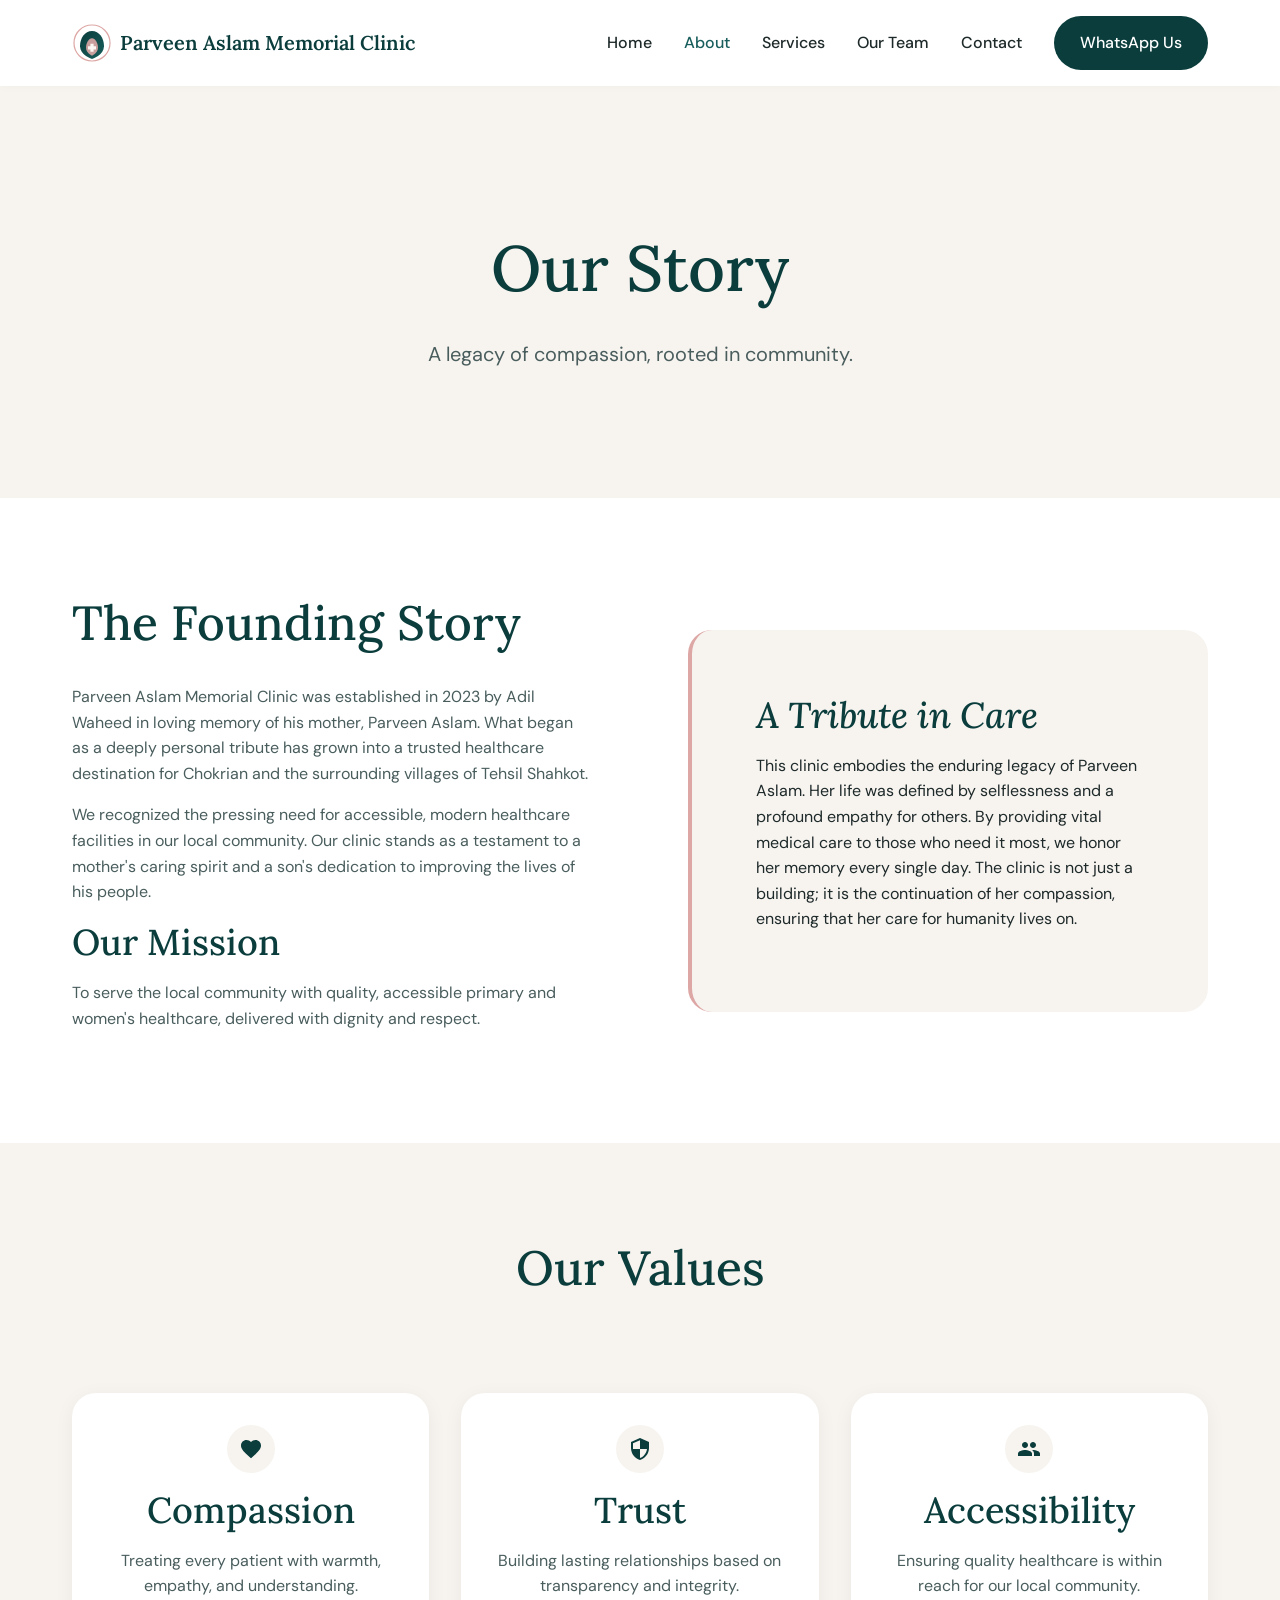
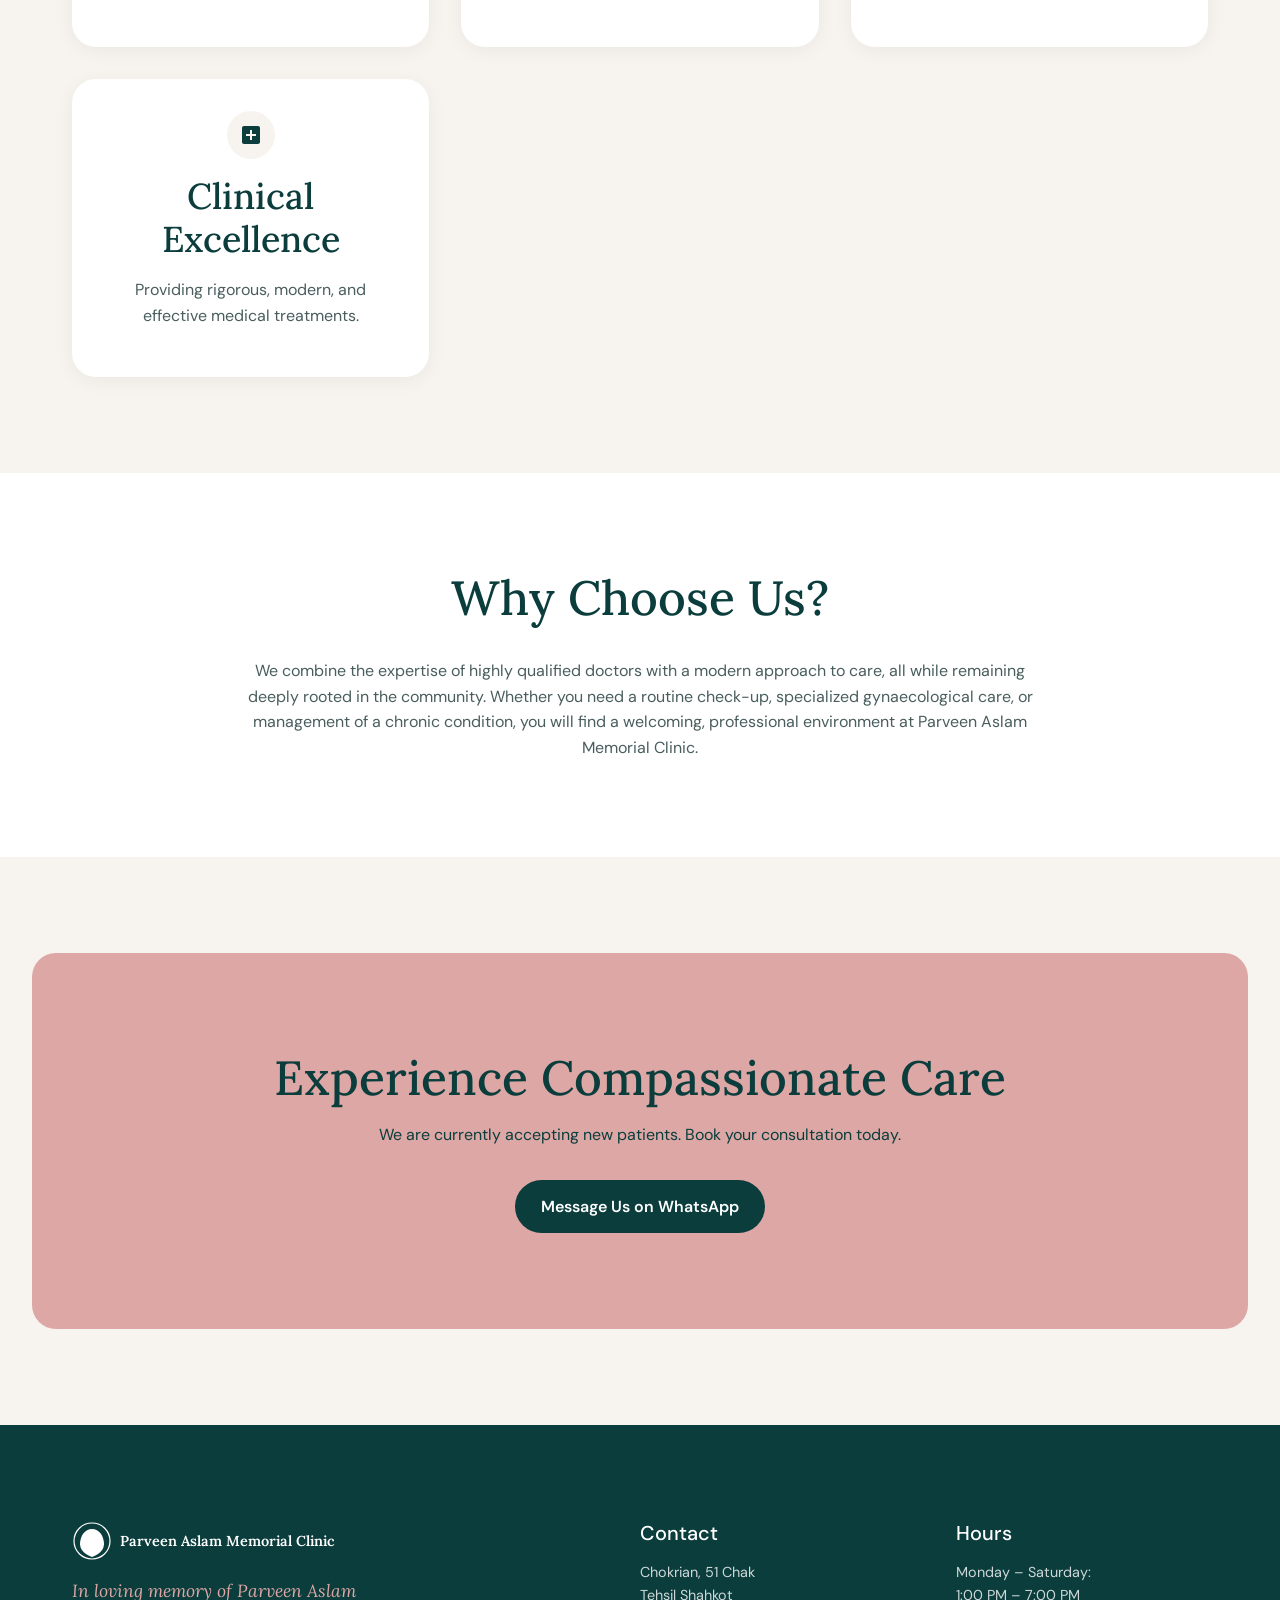
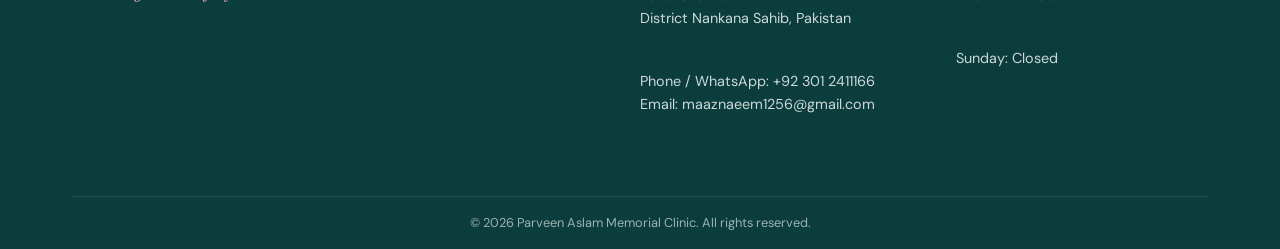
==== about.html @ 4e12ae55 "Initial commit: Parveen Aslam Memorial Clinic website" ====
<!DOCTYPE html>
<html lang="en">
<head>
    <meta charset="UTF-8">
    <meta name="viewport" content="width=device-width, initial-scale=1.0">
    <title>About Us | Parveen Aslam Memorial Clinic</title>
    <meta name="description" content="Learn about the founding story, mission, and values of Parveen Aslam Memorial Clinic in Chokrian, Nankana Sahib.">
    <link rel="canonical" href="https://parveenaslamclinic.com/about.html">
    
    <!-- Open Graph -->
    <meta property="og:title" content="About Us | Parveen Aslam Memorial Clinic">
    <meta property="og:description" content="A tribute in care. Learn about our mission and values in serving the community of Chokrian, Nankana Sahib.">
    <meta property="og:type" content="website">
    <meta property="og:url" content="https://parveenaslamclinic.com/about.html">
    <meta property="og:image" content="https://parveenaslamclinic.com/assets/og-image.png">

    <link rel="stylesheet" href="styles.css">
</head>
<body>

    <header class="header">
        <div class="container">
            <a href="index.html" class="logo">
                <img src="assets/logo-placeholder.svg" alt="PAMC Logo">
                Parveen Aslam Memorial Clinic
            </a>
            <button class="mobile-toggle" aria-label="Toggle menu" onclick="document.getElementById('nav-links').classList.toggle('active')">☰</button>
            <nav class="nav-links" id="nav-links">
                <a href="index.html">Home</a>
                <a href="about.html" style="color: var(--clr-primary-light);">About</a>
                <a href="services.html">Services</a>
                <a href="doctors.html">Our Team</a>
                <a href="contact.html">Contact</a>
                <div class="nav-actions">
                    <a href="https://wa.me/923012411166" class="btn btn-primary btn-sm" target="_blank" rel="noopener">WhatsApp Us</a>
                </div>
            </nav>
        </div>
    </header>

    <main>
        <section class="hero" style="padding-bottom: var(--spacing-xl);">
            <div class="container">
                <h1>Our Story</h1>
                <p>A legacy of compassion, rooted in community.</p>
            </div>
        </section>

        <section class="section bg-white">
            <div class="container">
                <div class="story-grid">
                    <div>
                        <h2 class="mb-3">The Founding Story</h2>
                        <p>Parveen Aslam Memorial Clinic was established in 2023 by Adil Waheed in loving memory of his mother, Parveen Aslam. What began as a deeply personal tribute has grown into a trusted healthcare destination for Chokrian and the surrounding villages of Tehsil Shahkot.</p>
                        <p>We recognized the pressing need for accessible, modern healthcare facilities in our local community. Our clinic stands as a testament to a mother's caring spirit and a son's dedication to improving the lives of his people.</p>
                        
                        <h3 class="mt-4 mb-2">Our Mission</h3>
                        <p>To serve the local community with quality, accessible primary and women's healthcare, delivered with dignity and respect.</p>
                    </div>
                    <div class="tribute-box">
                        <h3 style="color: var(--clr-primary); font-family: var(--font-serif); font-style: italic;">A Tribute in Care</h3>
                        <p style="color: var(--clr-text);">This clinic embodies the enduring legacy of Parveen Aslam. Her life was defined by selflessness and a profound empathy for others. By providing vital medical care to those who need it most, we honor her memory every single day. The clinic is not just a building; it is the continuation of her compassion, ensuring that her care for humanity lives on.</p>
                    </div>
                </div>
            </div>
        </section>

        <section class="section">
            <div class="container">
                <div class="section-header">
                    <h2>Our Values</h2>
                </div>
                <div class="grid">
                    <div class="card text-center">
                        <div class="card-icon mx-auto" style="margin: 0 auto var(--spacing-sm);">
                            <svg viewBox="0 0 24 24" width="24" height="24"><path fill="currentColor" d="M12 21.35l-1.45-1.32C5.4 15.36 2 12.28 2 8.5 2 5.42 4.42 3 7.5 3c1.74 0 3.41.81 4.5 2.09C13.09 3.81 14.76 3 16.5 3 19.58 3 22 5.42 22 8.5c0 3.78-3.4 6.86-8.55 11.54L12 21.35z"/></svg>
                        </div>
                        <h3>Compassion</h3>
                        <p>Treating every patient with warmth, empathy, and understanding.</p>
                    </div>
                    <div class="card text-center">
                        <div class="card-icon mx-auto" style="margin: 0 auto var(--spacing-sm);">
                            <svg viewBox="0 0 24 24" width="24" height="24"><path fill="currentColor" d="M12 1L3 5v6c0 5.55 3.84 10.74 9 12 5.16-1.26 9-6.45 9-12V5l-9-4zm0 10.99h7c-.53 4.12-3.28 7.79-7 8.94V12H5V6.3l7-3.11v8.8z"/></svg>
                        </div>
                        <h3>Trust</h3>
                        <p>Building lasting relationships based on transparency and integrity.</p>
                    </div>
                    <div class="card text-center">
                        <div class="card-icon mx-auto" style="margin: 0 auto var(--spacing-sm);">
                            <svg viewBox="0 0 24 24" width="24" height="24"><path fill="currentColor" d="M16 11c1.66 0 2.99-1.34 2.99-3S17.66 5 16 5c-1.66 0-3 1.34-3 3s1.34 3 3 3zm-8 0c1.66 0 2.99-1.34 2.99-3S9.66 5 8 5C6.34 5 5 6.34 5 8s1.34 3 3 3zm0 2c-2.33 0-7 1.17-7 3.5V19h14v-2.5c0-2.33-4.67-3.5-7-3.5zm8 0c-.29 0-.62.02-.97.05 1.16.84 1.97 1.97 1.97 3.45V19h6v-2.5c0-2.33-4.67-3.5-7-3.5z"/></svg>
                        </div>
                        <h3>Accessibility</h3>
                        <p>Ensuring quality healthcare is within reach for our local community.</p>
                    </div>
                    <div class="card text-center">
                        <div class="card-icon mx-auto" style="margin: 0 auto var(--spacing-sm);">
                            <svg viewBox="0 0 24 24" width="24" height="24"><path fill="currentColor" d="M19 3H5c-1.1 0-2 .9-2 2v14c0 1.1.9 2 2 2h14c1.1 0 2-.9 2-2V5c0-1.1-.9-2-2-2zm-2 10h-4v4h-2v-4H7v-2h4V7h2v4h4v2z"/></svg>
                        </div>
                        <h3>Clinical Excellence</h3>
                        <p>Providing rigorous, modern, and effective medical treatments.</p>
                    </div>
                </div>
            </div>
        </section>
        
        <section class="section bg-white">
            <div class="container text-center">
                <h2 class="mb-3">Why Choose Us?</h2>
                <p style="max-width: 800px; margin: 0 auto;">We combine the expertise of highly qualified doctors with a modern approach to care, all while remaining deeply rooted in the community. Whether you need a routine check-up, specialized gynaecological care, or management of a chronic condition, you will find a welcoming, professional environment at Parveen Aslam Memorial Clinic.</p>
            </div>
        </section>

        <section class="cta-section">
            <div class="container">
                <h2>Experience Compassionate Care</h2>
                <p>We are currently accepting new patients. Book your consultation today.</p>
                <a href="https://wa.me/923012411166" class="btn btn-primary" target="_blank" rel="noopener">Message Us on WhatsApp</a>
            </div>
        </section>
    </main>

    <footer class="footer">
        <div class="container">
            <div class="footer-grid">
                <div>
                    <a href="index.html" class="logo" style="color: white;">
                        <img src="assets/logo-placeholder.svg" alt="PAMC Logo" style="filter: brightness(0) invert(1);">
                        Parveen Aslam Memorial Clinic
                    </a>
                    <p class="memorial-note">In loving memory of Parveen Aslam</p>
                </div>
                <div>
                    <h3>Contact</h3>
                    <p>Chokrian, 51 Chak<br>Tehsil Shahkot<br>District Nankana Sahib, Pakistan</p>
                    <p><br>Phone / WhatsApp: <a href="tel:+923012411166">+92 301 2411166</a><br>
                    Email: <a href="mailto:maaznaeem1256@gmail.com">maaznaeem1256@gmail.com</a></p>
                </div>
                <div>
                    <h3>Hours</h3>
                    <p>Monday – Saturday:<br>1:00 PM – 7:00 PM</p>
                    <p><br>Sunday: Closed</p>
                </div>
            </div>
            <div class="footer-bottom">
                &copy; 2026 Parveen Aslam Memorial Clinic. All rights reserved.
            </div>
        </div>
    </footer>
</body>
</html>
---- styles.css ----
@import url('https://fonts.googleapis.com/css2?family=DM+Sans:ital,opsz,wght@0,9..40,400;0,9..40,500;0,9..40,600;1,9..40,400&family=Lora:ital,wght@0,400;0,500;0,600;1,400&display=swap');

:root {
  /* Maven Clinic Inspired Color Palette */
  --clr-primary: #0A3D3C; /* Deep Teal/Green */
  --clr-primary-light: #185E5C;
  --clr-secondary: #F7F4F0; /* Warm Cream / Beige */
  --clr-accent: #DDA7A5; /* Soft Coral/Pink Accent */
  --clr-text: #1E2929; /* Dark Charcoal */
  --clr-text-light: #4A5D5D;
  --clr-white: #FFFFFF;
  
  --font-serif: 'Lora', serif;
  --font-sans: 'DM Sans', sans-serif;
  
  --spacing-xs: 0.5rem;
  --spacing-sm: 1rem;
  --spacing-md: 2rem;
  --spacing-lg: 4rem;
  --spacing-xl: 6rem;
  
  --radius-sm: 8px;
  --radius-md: 16px;
  --radius-lg: 24px;
  --radius-pill: 9999px;
  
  --shadow-card: 0 4px 20px rgba(0, 0, 0, 0.05);
  --shadow-hover: 0 8px 30px rgba(0, 0, 0, 0.08);
  
  --transition: all 0.3s ease;
  
  --max-width: 1200px;
}

/* CSS Reset & Setup */
*, *::before, *::after {
  box-sizing: border-box;
  margin: 0;
  padding: 0;
}

html {
  font-size: 16px;
  scroll-behavior: smooth;
}

body {
  font-family: var(--font-sans);
  color: var(--clr-text);
  background-color: var(--clr-secondary);
  line-height: 1.6;
  -webkit-font-smoothing: antialiased;
  display: flex;
  flex-direction: column;
  min-height: 100vh;
}

img, svg {
  display: block;
  max-width: 100%;
  height: auto;
}

a {
  text-decoration: none;
  color: inherit;
  transition: var(--transition);
}

ul {
  list-style: none;
}

/* Typography */
h1, h2, h3, h4, h5, h6 {
  font-family: var(--font-serif);
  color: var(--clr-primary);
  line-height: 1.2;
  font-weight: 500;
  margin-bottom: var(--spacing-sm);
}

h1 { font-size: clamp(2.5rem, 5vw, 4.5rem); }
h2 { font-size: clamp(2rem, 4vw, 3rem); }
h3 { font-size: clamp(1.5rem, 3vw, 2.25rem); }

p {
  margin-bottom: var(--spacing-sm);
  color: var(--clr-text-light);
}

/* Layout */
.container {
  width: 100%;
  max-width: var(--max-width);
  margin: 0 auto;
  padding: 0 var(--spacing-md);
}

.section {
  padding: var(--spacing-xl) 0;
}

main {
  flex-grow: 1;
}

/* Header & Nav */
.header {
  background-color: var(--clr-white);
  padding: var(--spacing-sm) 0;
  position: sticky;
  top: 0;
  z-index: 100;
  box-shadow: 0 2px 10px rgba(0,0,0,0.02);
}

.header .container {
  display: flex;
  align-items: center;
  justify-content: space-between;
}

.logo {
  display: flex;
  align-items: center;
  gap: var(--spacing-xs);
  font-family: var(--font-serif);
  font-weight: 600;
  font-size: 1.25rem;
  color: var(--clr-primary);
}

.logo img {
  height: 40px;
  width: auto;
}

.nav-links {
  display: flex;
  gap: var(--spacing-md);
  align-items: center;
}

.nav-links a {
  font-weight: 500;
  font-size: 1rem;
}

.nav-links a:hover {
  color: var(--clr-primary-light);
}

.nav-actions {
  display: flex;
  align-items: center;
  gap: var(--spacing-sm);
}

.mobile-toggle {
  display: none;
  background: none;
  border: none;
  font-size: 1.5rem;
  color: var(--clr-primary);
  cursor: pointer;
}

/* Buttons */
.btn {
  display: inline-flex;
  align-items: center;
  justify-content: center;
  padding: 0.75rem 1.5rem;
  border-radius: var(--radius-pill);
  font-family: var(--font-sans);
  font-weight: 600;
  text-align: center;
  cursor: pointer;
  border: 2px solid transparent;
  transition: var(--transition);
}

.btn-primary {
  background-color: var(--clr-primary);
  color: var(--clr-white);
}

.btn-primary:hover {
  background-color: var(--clr-primary-light);
  transform: translateY(-2px);
  color: var(--clr-white);
}

.btn-secondary {
  background-color: transparent;
  color: var(--clr-primary);
  border-color: var(--clr-primary);
}

.btn-secondary:hover {
  background-color: var(--clr-primary);
  color: var(--clr-white);
}

.btn-accent {
  background-color: var(--clr-accent);
  color: var(--clr-primary);
}

.btn-accent:hover {
  background-color: #d19391;
  transform: translateY(-2px);
}

/* Hero Section */
.hero {
  background-color: var(--clr-secondary);
  padding: calc(var(--spacing-xl) * 1.5) 0 var(--spacing-xl);
  text-align: center;
}

.hero h1 {
  max-width: 800px;
  margin: 0 auto var(--spacing-md);
}

.hero p {
  font-size: 1.25rem;
  max-width: 600px;
  margin: 0 auto var(--spacing-md);
}

.hero-btns {
  display: flex;
  gap: var(--spacing-sm);
  justify-content: center;
  flex-wrap: wrap;
}

/* Info Strip */
.info-strip {
  background-color: var(--clr-primary);
  color: var(--clr-white);
  padding: var(--spacing-sm) 0;
  font-size: 0.875rem;
}

.info-strip .container {
  display: flex;
  justify-content: center;
  gap: var(--spacing-lg);
  flex-wrap: wrap;
  text-align: center;
}

.info-item {
  display: flex;
  align-items: center;
  gap: 0.5rem;
}

.info-item svg {
  width: 16px;
  height: 16px;
  fill: currentColor;
}

/* Cards */
.grid {
  display: grid;
  grid-template-columns: repeat(auto-fit, minmax(300px, 1fr));
  gap: var(--spacing-md);
}

.card {
  background-color: var(--clr-white);
  border-radius: var(--radius-lg);
  padding: var(--spacing-md);
  box-shadow: var(--shadow-card);
  transition: var(--transition);
  display: flex;
  flex-direction: column;
}

.card:hover {
  box-shadow: var(--shadow-hover);
  transform: translateY(-4px);
}

.card-icon {
  width: 48px;
  height: 48px;
  border-radius: 50%;
  background-color: var(--clr-secondary);
  display: flex;
  align-items: center;
  justify-content: center;
  margin-bottom: var(--spacing-sm);
  color: var(--clr-primary);
}

/* Highlight Section */
.bg-white {
  background-color: var(--clr-white);
}

.section-header {
  text-align: center;
  margin-bottom: var(--spacing-xl);
  max-width: 700px;
  margin-left: auto;
  margin-right: auto;
}

/* Call to Action Section */
.cta-section {
  background-color: var(--clr-accent);
  text-align: center;
  padding: var(--spacing-xl) 0;
  border-radius: var(--radius-lg);
  margin: var(--spacing-xl) var(--spacing-md);
}

.cta-section h2 {
  color: var(--clr-primary);
}

.cta-section p {
  color: var(--clr-primary);
  max-width: 600px;
  margin: 0 auto var(--spacing-md);
}

/* Footer */
.footer {
  background-color: var(--clr-primary);
  color: var(--clr-white);
  padding: var(--spacing-xl) 0 var(--spacing-sm);
}

.footer-grid {
  display: grid;
  grid-template-columns: 2fr 1fr 1fr;
  gap: var(--spacing-lg);
  margin-bottom: var(--spacing-lg);
}

.footer h3 {
  color: var(--clr-white);
  font-family: var(--font-sans);
  font-size: 1.25rem;
  margin-bottom: var(--spacing-sm);
}

.footer p, .footer a {
  color: rgba(255, 255, 255, 0.8);
  font-size: 0.9rem;
}

.footer a:hover {
  color: var(--clr-white);
  text-decoration: underline;
}

.memorial-note {
  font-family: var(--font-serif);
  font-style: italic;
  font-size: 1.1rem !important;
  color: var(--clr-accent) !important;
  margin-top: var(--spacing-sm);
}

.footer-bottom {
  border-top: 1px solid rgba(255, 255, 255, 0.1);
  padding-top: var(--spacing-sm);
  text-align: center;
  font-size: 0.8rem;
  color: rgba(255, 255, 255, 0.6);
}

/* Utility Classes */
.text-center { text-align: center; }
.mb-1 { margin-bottom: var(--spacing-xs); }
.mb-2 { margin-bottom: var(--spacing-sm); }
.mb-3 { margin-bottom: var(--spacing-md); }
.mb-4 { margin-bottom: var(--spacing-lg); }

/* specific pages */
/* About Page */
.story-grid {
  display: grid;
  grid-template-columns: 1fr 1fr;
  gap: var(--spacing-xl);
  align-items: center;
}
.tribute-box {
  background-color: var(--clr-secondary);
  padding: var(--spacing-lg);
  border-radius: var(--radius-lg);
  border-left: 4px solid var(--clr-accent);
}

/* Services Page */
.service-list {
  display: grid;
  grid-template-columns: repeat(auto-fit, minmax(250px, 1fr));
  gap: var(--spacing-sm);
}
.service-item {
  display: flex;
  align-items: flex-start;
  gap: var(--spacing-sm);
  background-color: var(--clr-white);
  padding: var(--spacing-sm);
  border-radius: var(--radius-md);
  box-shadow: 0 2px 8px rgba(0,0,0,0.03);
}

/* Doctors Page */
.doctor-card {
  text-align: center;
}
.doctor-avatar {
  width: 150px;
  height: 150px;
  border-radius: 50%;
  background-color: var(--clr-secondary);
  margin: 0 auto var(--spacing-sm);
  display: flex;
  align-items: center;
  justify-content: center;
  color: var(--clr-primary);
  font-family: var(--font-serif);
  font-size: 3rem;
  box-shadow: inset 0 0 0 4px var(--clr-white), 0 4px 12px rgba(0,0,0,0.1);
}
.ribbon {
  display: inline-block;
  background-color: var(--clr-accent);
  color: var(--clr-primary);
  padding: 0.25rem 0.75rem;
  border-radius: var(--radius-pill);
  font-size: 0.75rem;
  font-weight: 600;
  margin-bottom: 0.5rem;
}

/* Contact Page */
.contact-grid {
  display: grid;
  grid-template-columns: 1fr 1fr;
  gap: var(--spacing-xl);
}
.map-container {
  border-radius: var(--radius-lg);
  overflow: hidden;
  box-shadow: var(--shadow-card);
  height: 400px;
}
.hours-table {
  width: 100%;
  border-collapse: collapse;
  margin-top: var(--spacing-md);
}
.hours-table th, .hours-table td {
  padding: var(--spacing-xs) 0;
  border-bottom: 1px solid rgba(0,0,0,0.05);
  text-align: left;
}

/* Media Queries */
@media (max-width: 768px) {
  .nav-links {
    display: none;
    position: absolute;
    top: 100%;
    left: 0;
    right: 0;
    background-color: var(--clr-white);
    flex-direction: column;
    padding: var(--spacing-md);
    box-shadow: 0 10px 20px rgba(0,0,0,0.05);
  }
  
  .nav-links.active {
    display: flex;
  }
  
  .mobile-toggle {
    display: block;
  }
  
  .footer-grid, .story-grid, .contact-grid {
    grid-template-columns: 1fr;
    gap: var(--spacing-md);
  }
  
  .cta-section {
    margin: var(--spacing-md) var(--spacing-xs);
    padding: var(--spacing-md) var(--spacing-sm);
  }
}
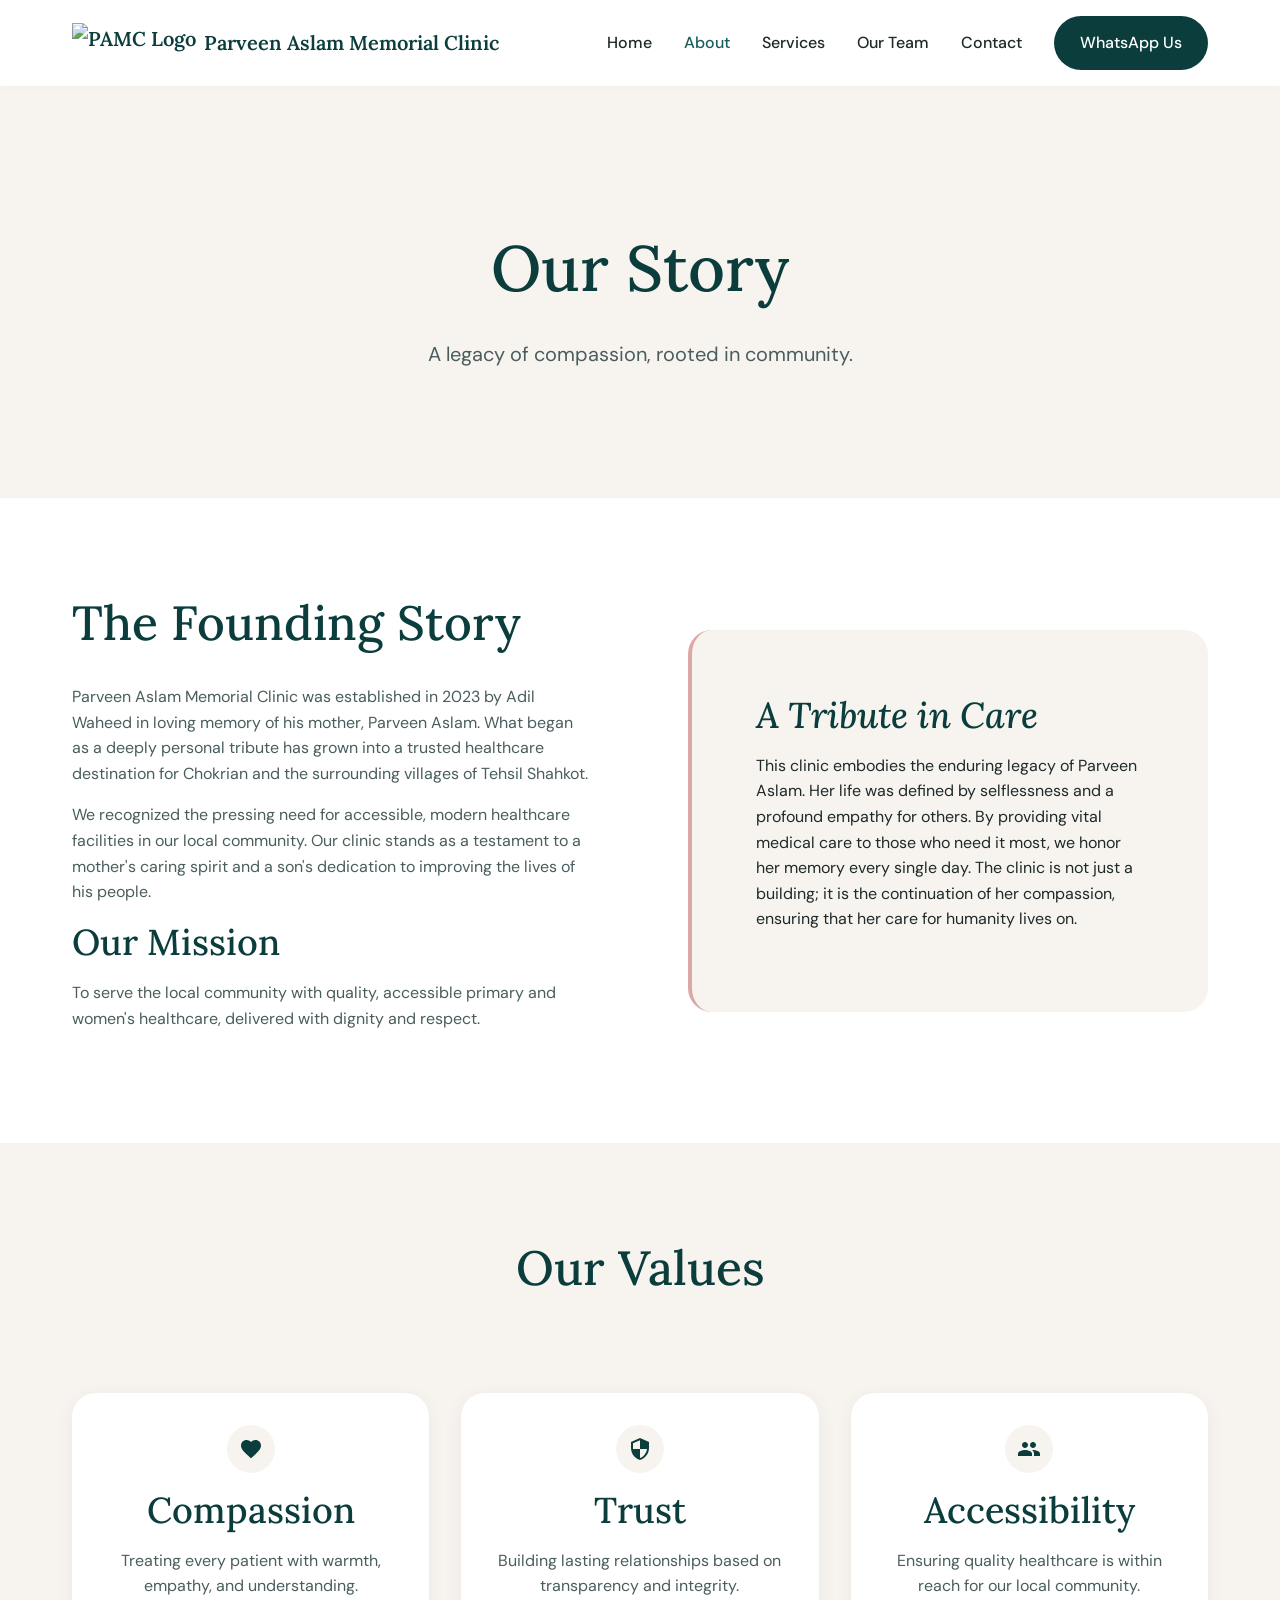
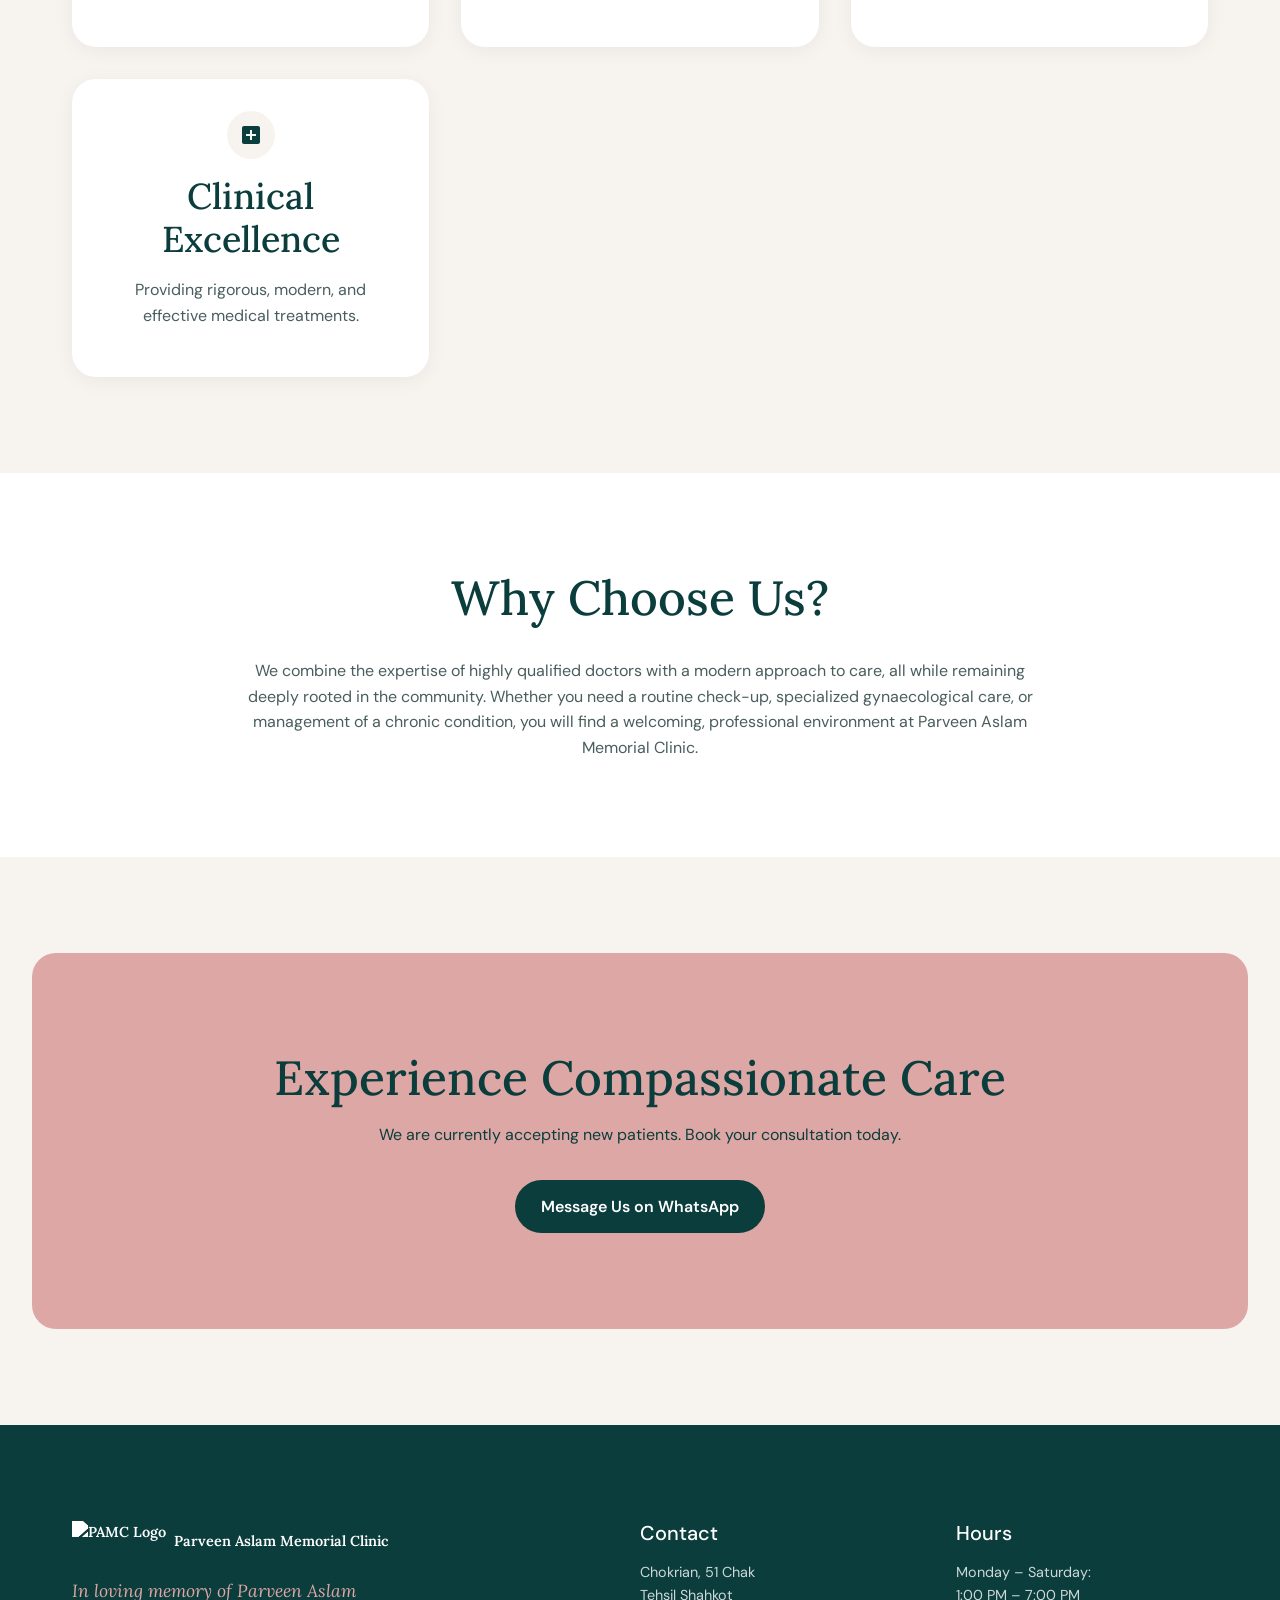
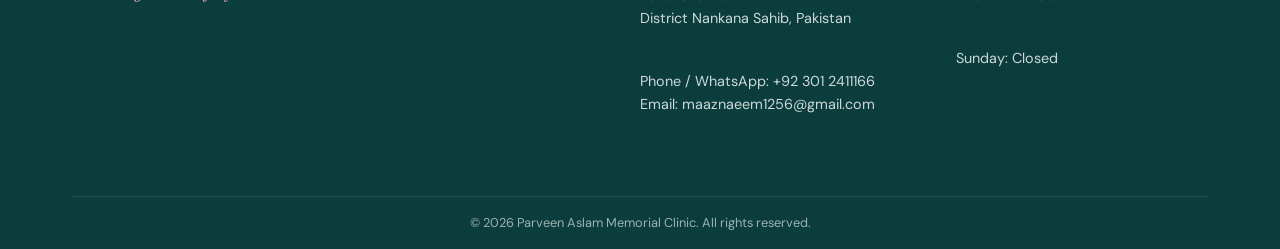
==== commit f731fc2e: "Updated logo reference to logo.png" ====
--- a/about.html
+++ b/about.html
@@ -21,7 +21,7 @@
     <header class="header">
         <div class="container">
             <a href="index.html" class="logo">
-                <img src="assets/logo-placeholder.svg" alt="PAMC Logo">
+                <img src="assets/logo.png" alt="PAMC Logo">
                 Parveen Aslam Memorial Clinic
             </a>
             <button class="mobile-toggle" aria-label="Toggle menu" onclick="document.getElementById('nav-links').classList.toggle('active')">☰</button>
@@ -124,7 +124,7 @@
             <div class="footer-grid">
                 <div>
                     <a href="index.html" class="logo" style="color: white;">
-                        <img src="assets/logo-placeholder.svg" alt="PAMC Logo" style="filter: brightness(0) invert(1);">
+                        <img src="assets/logo.png" alt="PAMC Logo" style="filter: brightness(0) invert(1);">
                         Parveen Aslam Memorial Clinic
                     </a>
                     <p class="memorial-note">In loving memory of Parveen Aslam</p>
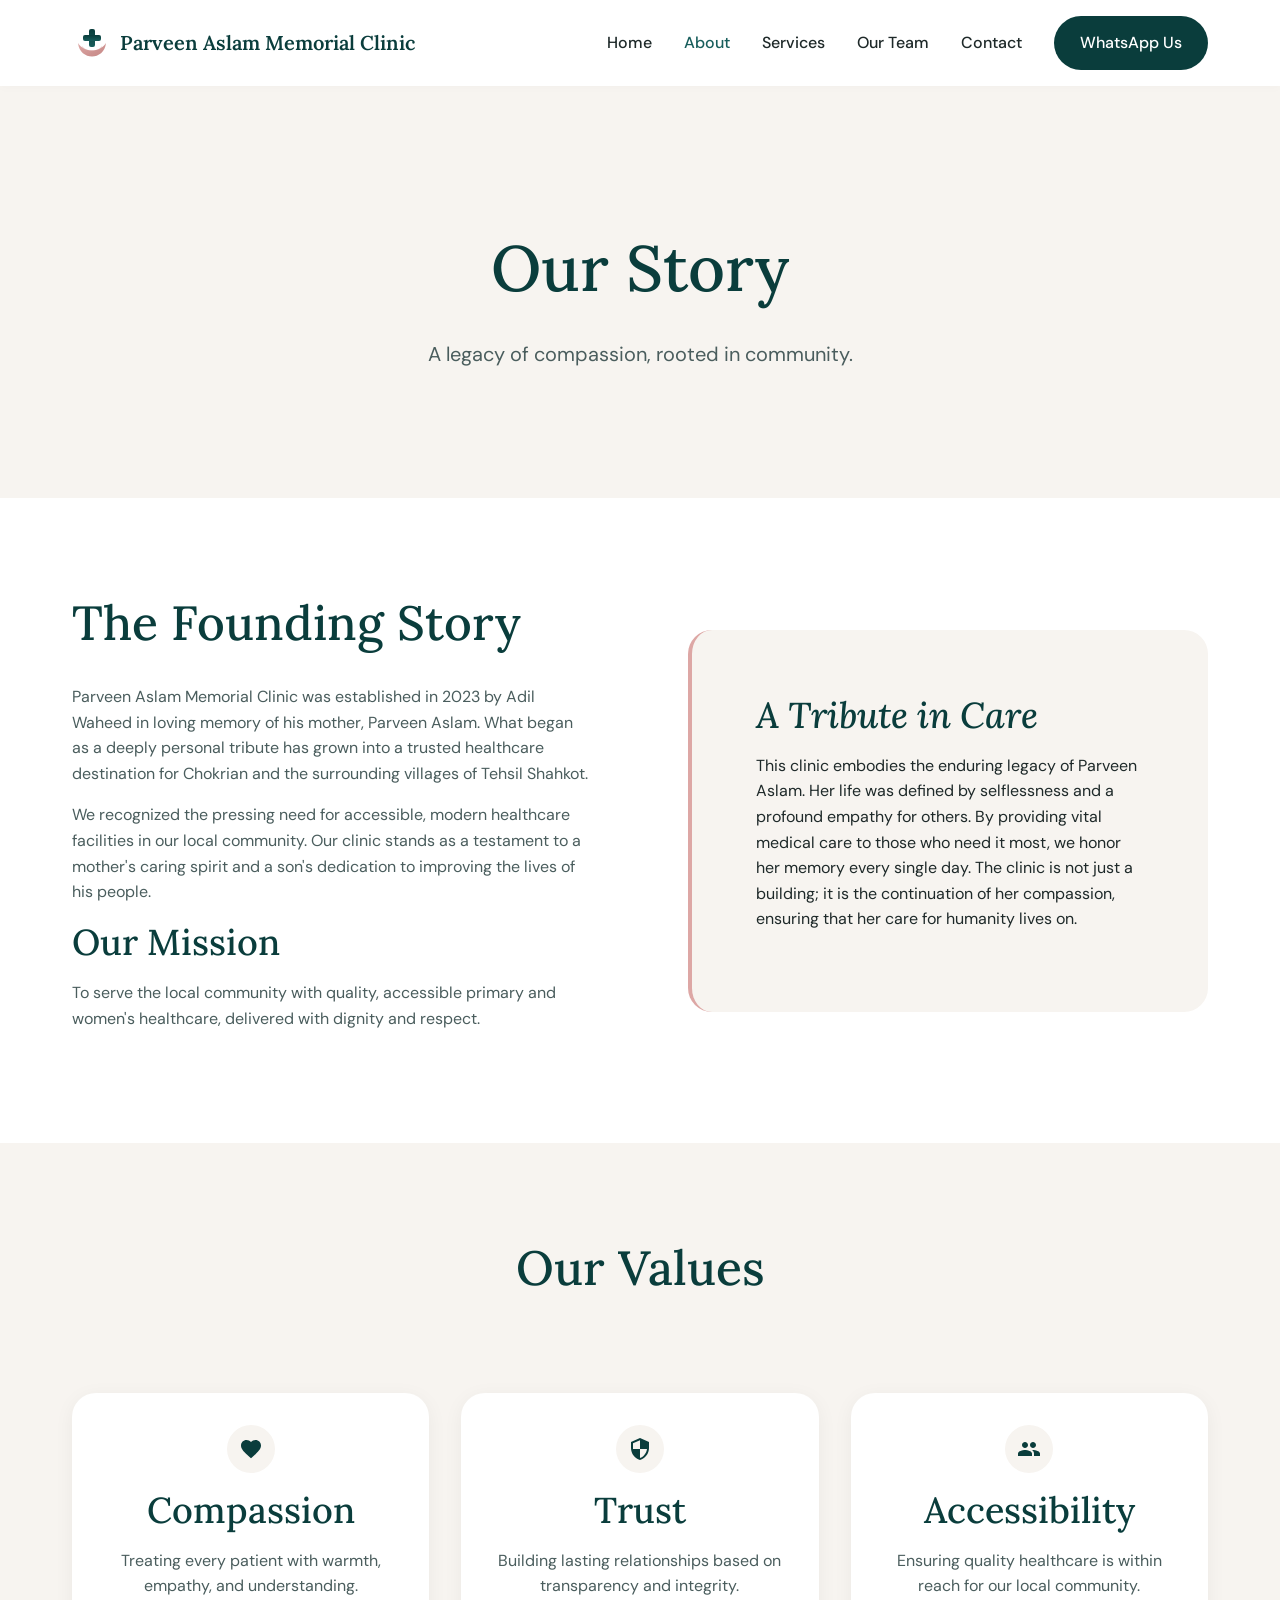
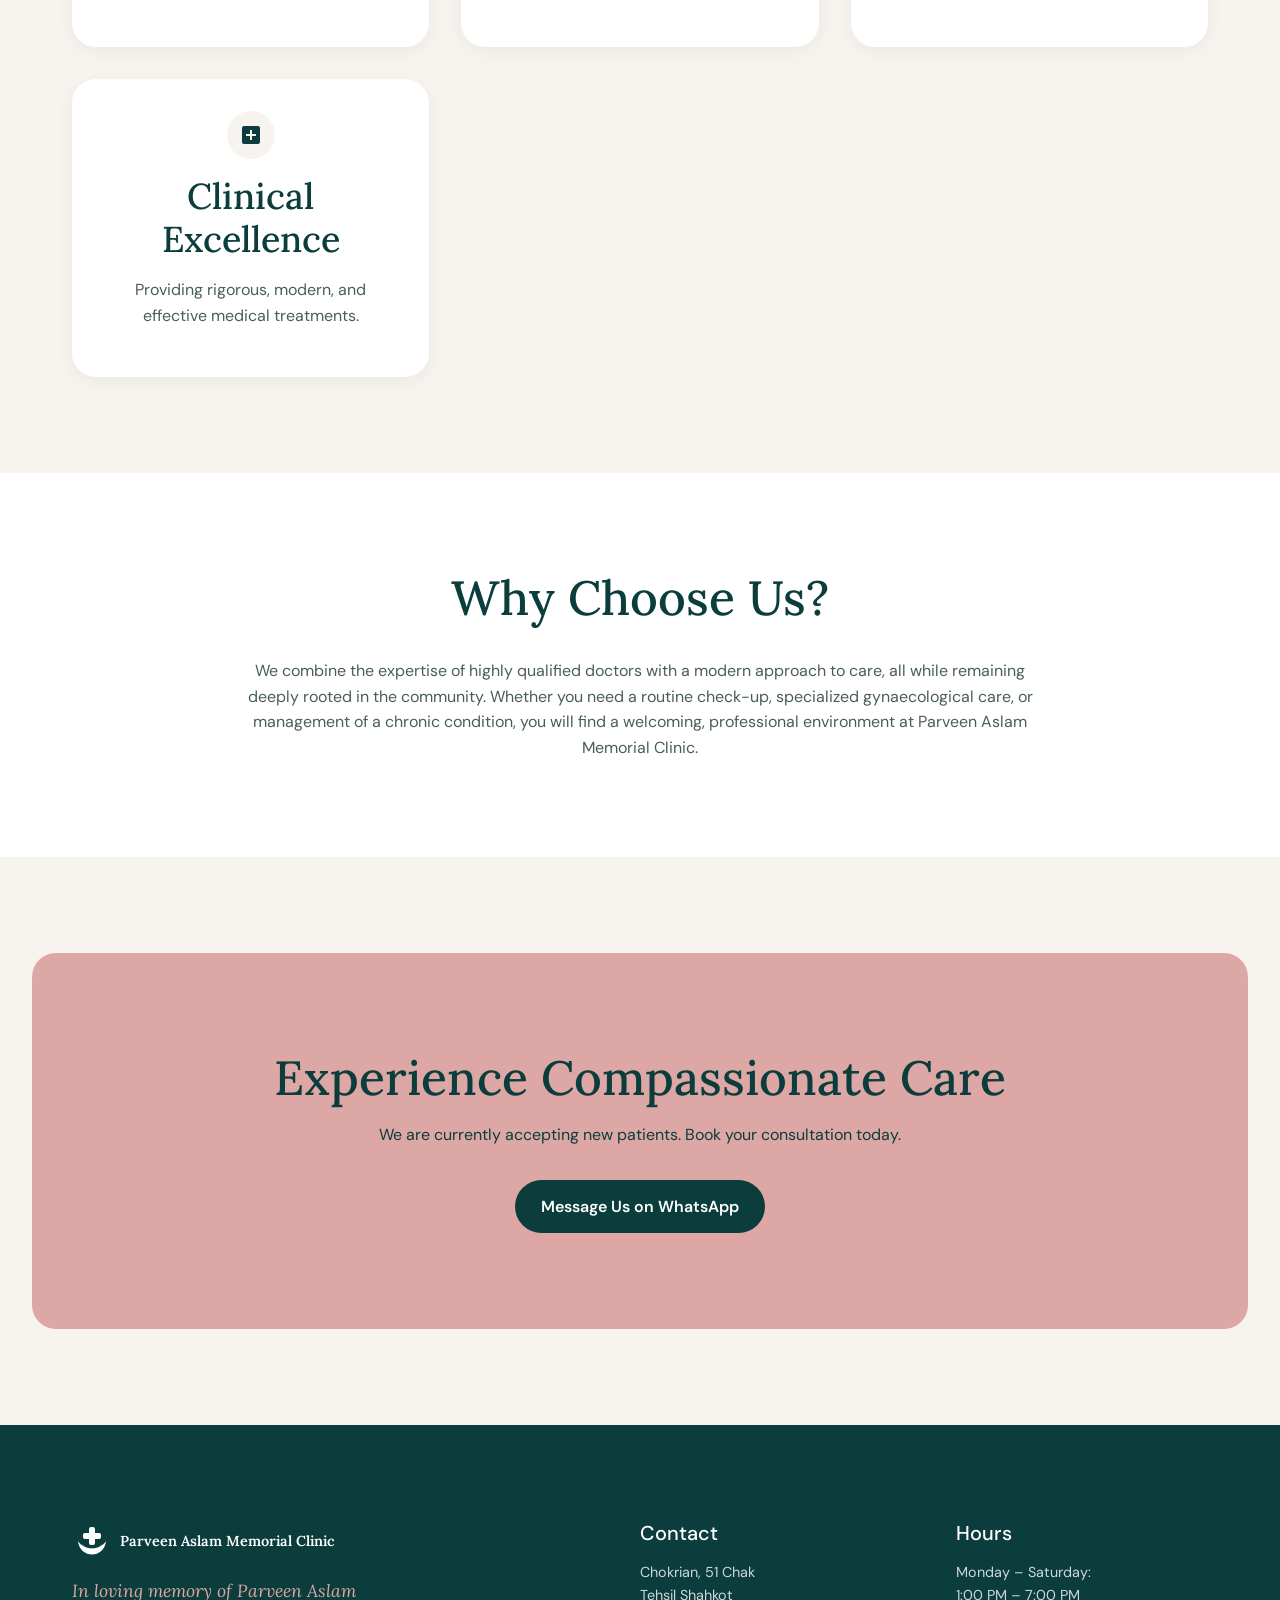
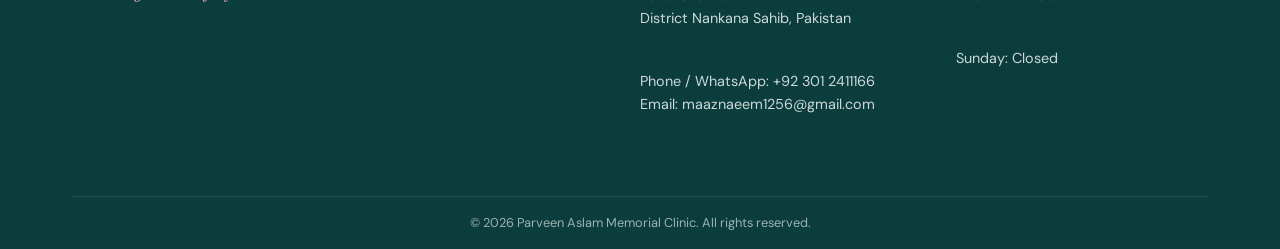
==== commit ccc78888: "Created excellent custom SVG logo" ====
--- a/about.html
+++ b/about.html
@@ -21,7 +21,7 @@
     <header class="header">
         <div class="container">
             <a href="index.html" class="logo">
-                <img src="assets/logo.png" alt="PAMC Logo">
+                <img src="assets/logo.svg" alt="PAMC Logo">
                 Parveen Aslam Memorial Clinic
             </a>
             <button class="mobile-toggle" aria-label="Toggle menu" onclick="document.getElementById('nav-links').classList.toggle('active')">☰</button>
@@ -124,7 +124,7 @@
             <div class="footer-grid">
                 <div>
                     <a href="index.html" class="logo" style="color: white;">
-                        <img src="assets/logo.png" alt="PAMC Logo" style="filter: brightness(0) invert(1);">
+                        <img src="assets/logo.svg" alt="PAMC Logo" style="filter: brightness(0) invert(1);">
                         Parveen Aslam Memorial Clinic
                     </a>
                     <p class="memorial-note">In loving memory of Parveen Aslam</p>
